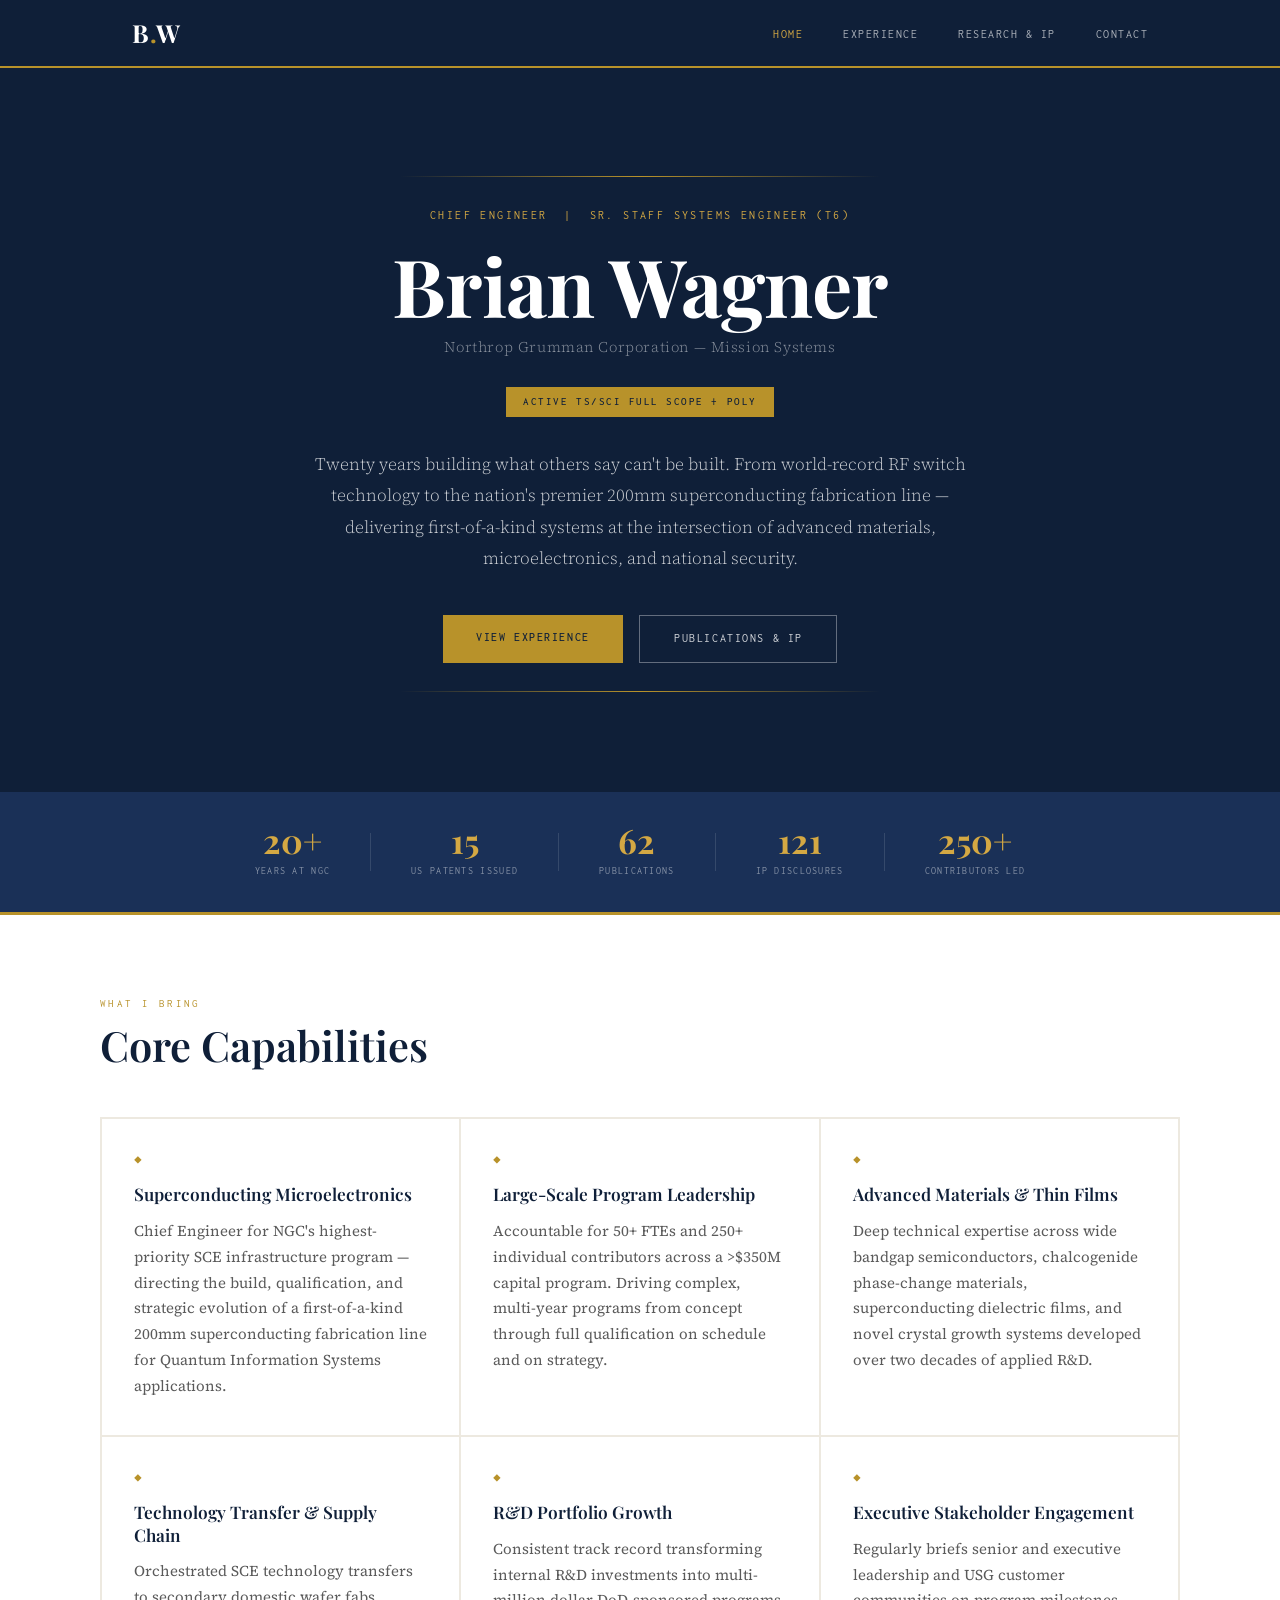
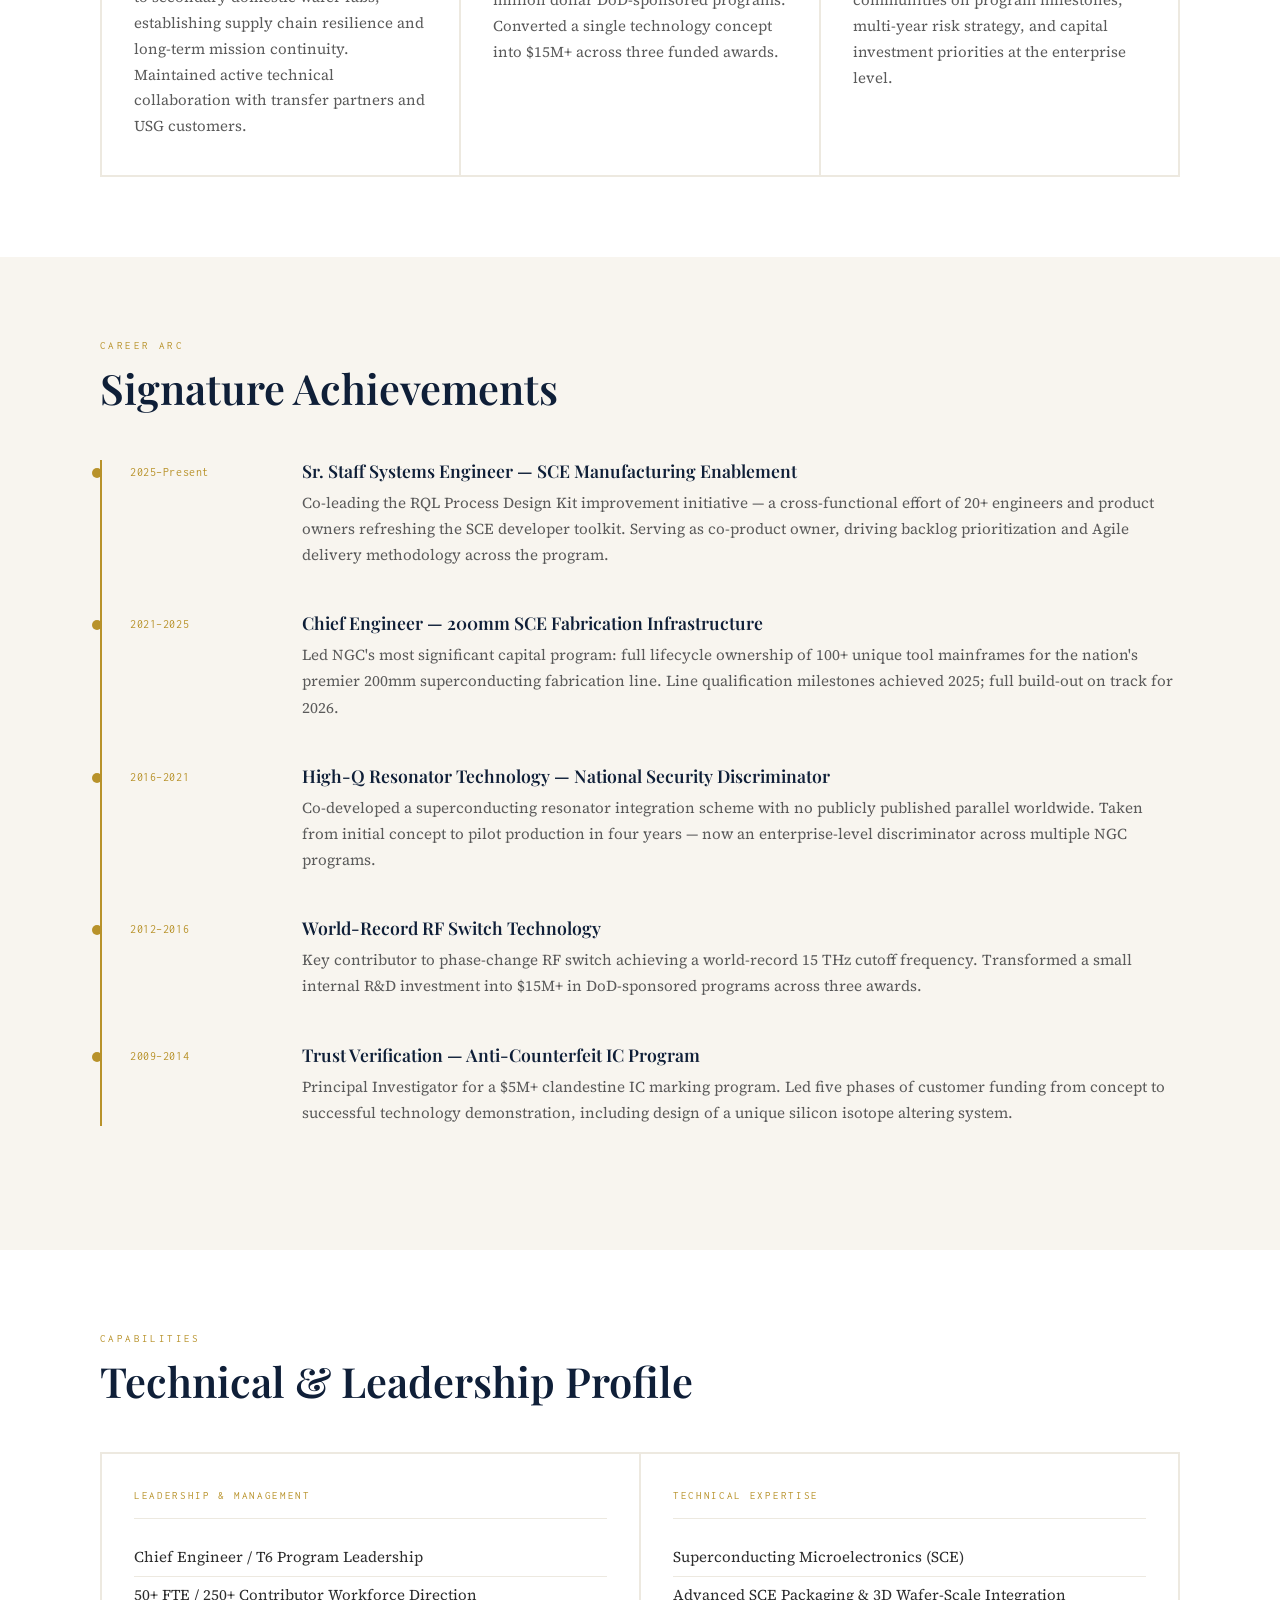
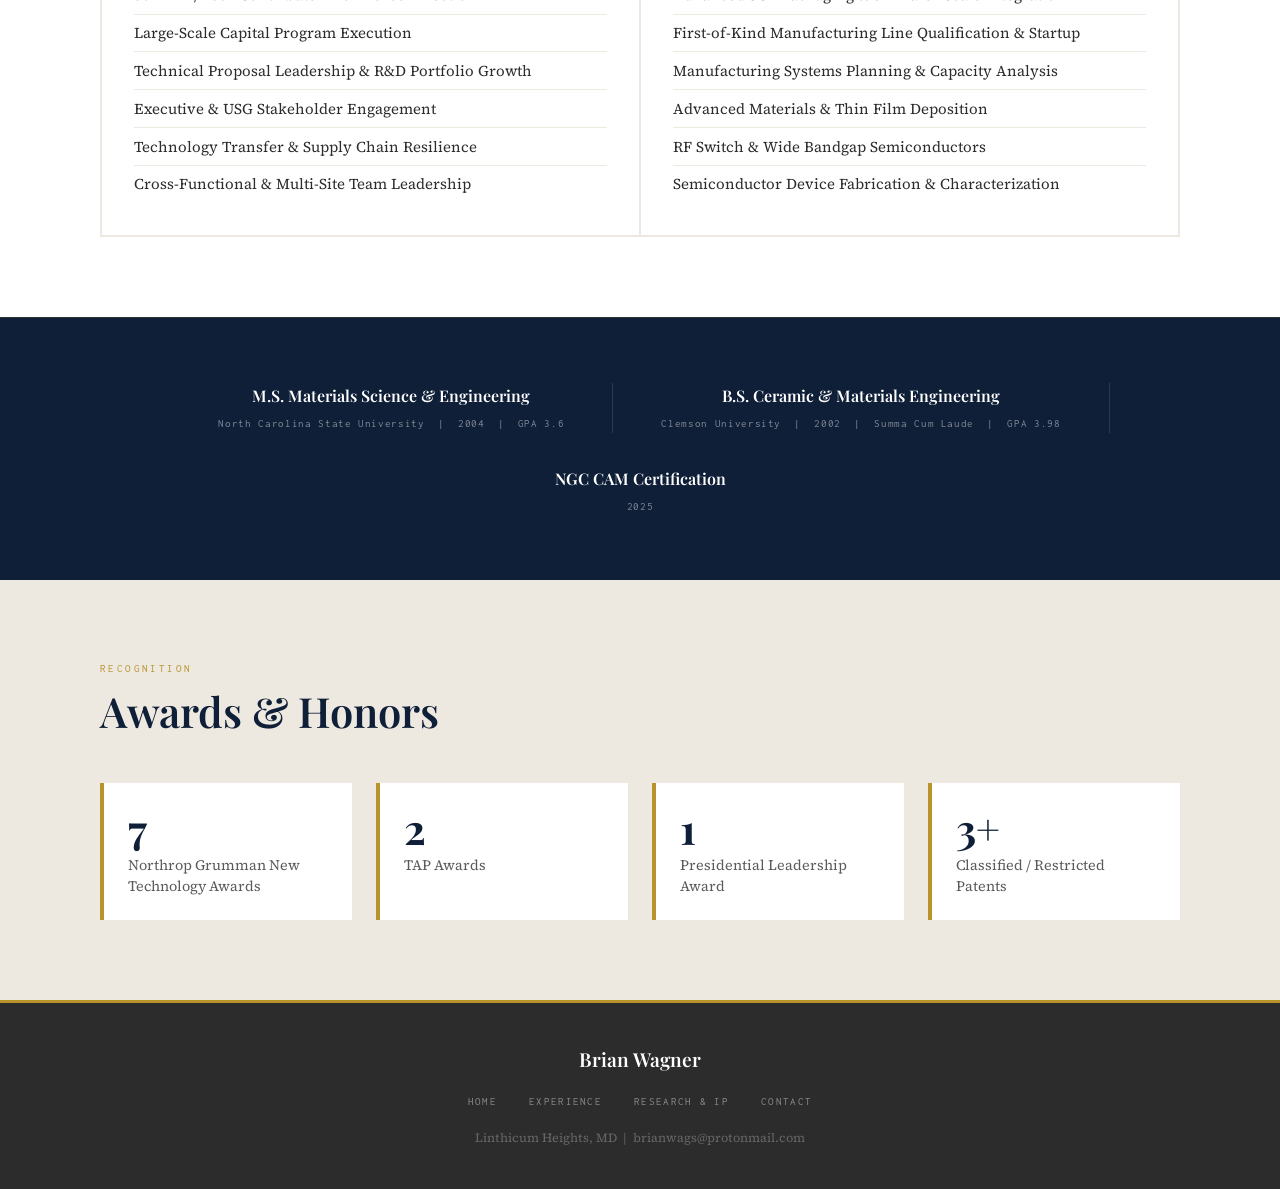
==== index.html @ 51639754 "Add files via upload" ====
<!DOCTYPE html>
<html lang="en">
<head>
  <meta charset="UTF-8" />
  <meta name="viewport" content="width=device-width, initial-scale=1.0"/>
  <title>Brian Wagner | Chief Engineer</title>
  <link rel="stylesheet" href="style.css" />
  <link rel="preconnect" href="https://fonts.googleapis.com">
  <link href="https://fonts.googleapis.com/css2?family=Playfair+Display:ital,wght@0,400;0,600;0,700;1,400&family=Source+Serif+4:ital,wght@0,300;0,400;0,600;1,300;1,400&family=Inconsolata:wght@400;500&display=swap" rel="stylesheet">
</head>
<body>

  <nav class="navbar">
    <div class="nav-inner">
      <a href="index.html" class="nav-logo">B<span class="dot">.</span>W</a>
      <ul class="nav-links">
        <li><a href="index.html" class="active">Home</a></li>
        <li><a href="experience.html">Experience</a></li>
        <li><a href="research.html">Research & IP</a></li>
        <li><a href="contact.html">Contact</a></li>
      </ul>
      <button class="hamburger" aria-label="Menu" onclick="toggleMenu()">&#9776;</button>
    </div>
    <ul class="nav-mobile" id="mobileMenu">
      <li><a href="index.html">Home</a></li>
      <li><a href="experience.html">Experience</a></li>
      <li><a href="research.html">Research & IP</a></li>
      <li><a href="contact.html">Contact</a></li>
    </ul>
  </nav>

  <!-- HERO -->
  <header class="hero">
    <div class="hero-inner">
      <div class="hero-rule"></div>
      <p class="hero-eyebrow">Chief Engineer &nbsp;|&nbsp; Sr. Staff Systems Engineer (T6)</p>
      <h1 class="hero-name">Brian Wagner</h1>
      <p class="hero-org">Northrop Grumman Corporation — Mission Systems</p>
      <div class="hero-clearance">
        <span class="clearance-badge">Active TS/SCI Full Scope + Poly</span>
      </div>
      <p class="hero-summary">
        Twenty years building what others say can't be built. From world-record RF switch technology to the nation's premier 200mm superconducting fabrication line — delivering first-of-a-kind systems at the intersection of advanced materials, microelectronics, and national security.
      </p>
      <div class="hero-cta">
        <a href="experience.html" class="btn-primary">View Experience</a>
        <a href="research.html" class="btn-secondary">Publications & IP</a>
      </div>
      <div class="hero-rule"></div>
    </div>
  </header>

  <!-- STATS -->
  <section class="stats-strip">
    <div class="stat"><span class="stat-number">20+</span><span class="stat-label">Years at NGC</span></div>
    <div class="stat-divider"></div>
    <div class="stat"><span class="stat-number">15</span><span class="stat-label">US Patents Issued</span></div>
    <div class="stat-divider"></div>
    <div class="stat"><span class="stat-number">62</span><span class="stat-label">Publications</span></div>
    <div class="stat-divider"></div>
    <div class="stat"><span class="stat-number">121</span><span class="stat-label">IP Disclosures</span></div>
    <div class="stat-divider"></div>
    <div class="stat"><span class="stat-number">250+</span><span class="stat-label">Contributors Led</span></div>
  </section>

  <!-- CAPABILITIES -->
  <section class="section capabilities">
    <div class="section-inner">
      <div class="section-header">
        <span class="section-tag">What I Bring</span>
        <h2>Core Capabilities</h2>
      </div>
      <div class="cap-grid">
        <div class="cap-card">
          <div class="cap-icon">&#9670;</div>
          <h3>Superconducting Microelectronics</h3>
          <p>Chief Engineer for NGC's highest-priority SCE infrastructure program — directing the build, qualification, and strategic evolution of a first-of-a-kind 200mm superconducting fabrication line for Quantum Information Systems applications.</p>
        </div>
        <div class="cap-card">
          <div class="cap-icon">&#9670;</div>
          <h3>Large-Scale Program Leadership</h3>
          <p>Accountable for 50+ FTEs and 250+ individual contributors across a >$350M capital program. Driving complex, multi-year programs from concept through full qualification on schedule and on strategy.</p>
        </div>
        <div class="cap-card">
          <div class="cap-icon">&#9670;</div>
          <h3>Advanced Materials & Thin Films</h3>
          <p>Deep technical expertise across wide bandgap semiconductors, chalcogenide phase-change materials, superconducting dielectric films, and novel crystal growth systems developed over two decades of applied R&D.</p>
        </div>
        <div class="cap-card">
          <div class="cap-icon">&#9670;</div>
          <h3>Technology Transfer & Supply Chain</h3>
          <p>Orchestrated SCE technology transfers to secondary domestic wafer fabs, establishing supply chain resilience and long-term mission continuity. Maintained active technical collaboration with transfer partners and USG customers.</p>
        </div>
        <div class="cap-card">
          <div class="cap-icon">&#9670;</div>
          <h3>R&D Portfolio Growth</h3>
          <p>Consistent track record transforming internal R&D investments into multi-million dollar DoD-sponsored programs. Converted a single technology concept into $15M+ across three funded awards.</p>
        </div>
        <div class="cap-card">
          <div class="cap-icon">&#9670;</div>
          <h3>Executive Stakeholder Engagement</h3>
          <p>Regularly briefs senior and executive leadership and USG customer communities on program milestones, multi-year risk strategy, and capital investment priorities at the enterprise level.</p>
        </div>
      </div>
    </div>
  </section>

  <!-- HIGHLIGHTS -->
  <section class="section highlights">
    <div class="section-inner">
      <div class="section-header">
        <span class="section-tag">Career Arc</span>
        <h2>Signature Achievements</h2>
      </div>
      <div class="timeline">
        <div class="tl-item">
          <div class="tl-year">2025–Present</div>
          <div class="tl-content">
            <h3>Sr. Staff Systems Engineer — SCE Manufacturing Enablement</h3>
            <p>Co-leading the RQL Process Design Kit improvement initiative — a cross-functional effort of 20+ engineers and product owners refreshing the SCE developer toolkit. Serving as co-product owner, driving backlog prioritization and Agile delivery methodology across the program.</p>
          </div>
        </div>
        <div class="tl-item">
          <div class="tl-year">2021–2025</div>
          <div class="tl-content">
            <h3>Chief Engineer — 200mm SCE Fabrication Infrastructure</h3>
            <p>Led NGC's most significant capital program: full lifecycle ownership of 100+ unique tool mainframes for the nation's premier 200mm superconducting fabrication line. Line qualification milestones achieved 2025; full build-out on track for 2026.</p>
          </div>
        </div>
        <div class="tl-item">
          <div class="tl-year">2016–2021</div>
          <div class="tl-content">
            <h3>High-Q Resonator Technology — National Security Discriminator</h3>
            <p>Co-developed a superconducting resonator integration scheme with no publicly published parallel worldwide. Taken from initial concept to pilot production in four years — now an enterprise-level discriminator across multiple NGC programs.</p>
          </div>
        </div>
        <div class="tl-item">
          <div class="tl-year">2012–2016</div>
          <div class="tl-content">
            <h3>World-Record RF Switch Technology</h3>
            <p>Key contributor to phase-change RF switch achieving a world-record 15 THz cutoff frequency. Transformed a small internal R&D investment into $15M+ in DoD-sponsored programs across three awards.</p>
          </div>
        </div>
        <div class="tl-item">
          <div class="tl-year">2009–2014</div>
          <div class="tl-content">
            <h3>Trust Verification — Anti-Counterfeit IC Program</h3>
            <p>Principal Investigator for a $5M+ clandestine IC marking program. Led five phases of customer funding from concept to successful technology demonstration, including design of a unique silicon isotope altering system.</p>
          </div>
        </div>
      </div>
    </div>
  </section>

  <!-- PROFILE TABLE -->
  <section class="section profile-section">
    <div class="section-inner">
      <div class="section-header">
        <span class="section-tag">Capabilities</span>
        <h2>Technical & Leadership Profile</h2>
      </div>
      <div class="profile-grid">
        <div class="profile-col">
          <div class="profile-col-head">Leadership & Management</div>
          <ul class="profile-list">
            <li>Chief Engineer / T6 Program Leadership</li>
            <li>50+ FTE / 250+ Contributor Workforce Direction</li>
            <li>Large-Scale Capital Program Execution</li>
            <li>Technical Proposal Leadership & R&D Portfolio Growth</li>
            <li>Executive & USG Stakeholder Engagement</li>
            <li>Technology Transfer & Supply Chain Resilience</li>
            <li>Cross-Functional & Multi-Site Team Leadership</li>
          </ul>
        </div>
        <div class="profile-col">
          <div class="profile-col-head">Technical Expertise</div>
          <ul class="profile-list">
            <li>Superconducting Microelectronics (SCE)</li>
            <li>Advanced SCE Packaging & 3D Wafer-Scale Integration</li>
            <li>First-of-Kind Manufacturing Line Qualification & Startup</li>
            <li>Manufacturing Systems Planning & Capacity Analysis</li>
            <li>Advanced Materials & Thin Film Deposition</li>
            <li>RF Switch & Wide Bandgap Semiconductors</li>
            <li>Semiconductor Device Fabrication & Characterization</li>
          </ul>
        </div>
      </div>
    </div>
  </section>

  <!-- EDUCATION -->
  <section class="edu-strip">
    <div class="section-inner edu-inner">
      <div class="edu-block">
        <span class="edu-degree">M.S. Materials Science & Engineering</span>
        <span class="edu-school">North Carolina State University &nbsp;|&nbsp; 2004 &nbsp;|&nbsp; GPA 3.6</span>
      </div>
      <div class="edu-divider"></div>
      <div class="edu-block">
        <span class="edu-degree">B.S. Ceramic & Materials Engineering</span>
        <span class="edu-school">Clemson University &nbsp;|&nbsp; 2002 &nbsp;|&nbsp; Summa Cum Laude &nbsp;|&nbsp; GPA 3.98</span>
      </div>
      <div class="edu-divider"></div>
      <div class="edu-block">
        <span class="edu-degree">NGC CAM Certification</span>
        <span class="edu-school">2025</span>
      </div>
    </div>
  </section>

  <!-- RECOGNITION -->
  <section class="section recognition">
    <div class="section-inner">
      <div class="section-header">
        <span class="section-tag">Recognition</span>
        <h2>Awards & Honors</h2>
      </div>
      <div class="awards-grid">
        <div class="award-item">
          <span class="award-num">7</span>
          <span class="award-label">Northrop Grumman New Technology Awards</span>
        </div>
        <div class="award-item">
          <span class="award-num">2</span>
          <span class="award-label">TAP Awards</span>
        </div>
        <div class="award-item">
          <span class="award-num">1</span>
          <span class="award-label">Presidential Leadership Award</span>
        </div>
        <div class="award-item">
          <span class="award-num">3+</span>
          <span class="award-label">Classified / Restricted Patents</span>
        </div>
      </div>
    </div>
  </section>

  <footer class="footer">
    <div class="footer-inner">
      <div class="footer-logo">Brian Wagner</div>
      <div class="footer-links">
        <a href="index.html">Home</a>
        <a href="experience.html">Experience</a>
        <a href="research.html">Research & IP</a>
        <a href="contact.html">Contact</a>
      </div>
      <p class="footer-note">Linthicum Heights, MD &nbsp;|&nbsp; brianwags@protonmail.com</p>
    </div>
  </footer>

  <script>
    function toggleMenu() {
      document.getElementById('mobileMenu').classList.toggle('open');
    }
  </script>
</body>
</html>
---- style.css ----
/* =====================================================
   Brian Wagner — Professional Site
   Theme: Navy & Gold | Classic / Authoritative
   ===================================================== */

:root {
  --navy:        #0f1f38;
  --navy-mid:    #1a3057;
  --navy-deep:   #070f1c;
  --gold:        #b8922a;
  --gold-light:  #d4a843;
  --gold-pale:   #e8c97a;
  --cream:       #f8f5ef;
  --cream-dark:  #ede9e0;
  --charcoal:    #2c2c2c;
  --midgray:     #5a5a5a;
  --lightgray:   #9a9a9a;
  --rule:        #c8bfa8;
  --white:       #ffffff;

  --font-display: 'Playfair Display', Georgia, serif;
  --font-body:    'Source Serif 4', Georgia, serif;
  --font-mono:    'Inconsolata', 'Courier New', monospace;

  --max-w: 1080px;
  --nav-h: 66px;
}

*, *::before, *::after { box-sizing: border-box; margin: 0; padding: 0; }
html { scroll-behavior: smooth; }

body {
  font-family: var(--font-body);
  background: var(--cream);
  color: var(--charcoal);
  font-size: 17px;
  line-height: 1.72;
}

a { color: inherit; text-decoration: none; }
ul { list-style: none; }

/* =====================================================
   NAVBAR
   ===================================================== */
.navbar {
  position: sticky;
  top: 0;
  z-index: 100;
  background: var(--navy);
  border-bottom: 2px solid var(--gold);
}

.nav-inner {
  max-width: var(--max-w);
  margin: 0 auto;
  padding: 0 2rem;
  height: var(--nav-h);
  display: flex;
  align-items: center;
  justify-content: space-between;
}

.nav-logo {
  font-family: var(--font-display);
  font-size: 1.55rem;
  font-weight: 700;
  color: var(--white);
  letter-spacing: 0.04em;
}
.nav-logo .dot { color: var(--gold); }

.nav-links {
  display: flex;
  gap: 2.5rem;
  align-items: center;
}

.nav-links a {
  font-family: var(--font-mono);
  font-size: 0.78rem;
  font-weight: 400;
  color: rgba(255,255,255,0.65);
  letter-spacing: 0.12em;
  text-transform: uppercase;
  transition: color 0.2s;
}
.nav-links a:hover,
.nav-links a.active { color: var(--gold-light); }

.hamburger {
  display: none;
  background: none;
  border: none;
  color: var(--white);
  font-size: 1.4rem;
  cursor: pointer;
  padding: 0.25rem;
}

.nav-mobile {
  display: none;
  flex-direction: column;
  background: var(--navy-mid);
  padding: 1rem 2rem 1.5rem;
  gap: 1rem;
  border-top: 1px solid rgba(184,146,42,0.3);
}
.nav-mobile.open { display: flex; }
.nav-mobile a {
  color: rgba(255,255,255,0.8);
  font-family: var(--font-mono);
  font-size: 0.82rem;
  letter-spacing: 0.1em;
  text-transform: uppercase;
}

/* =====================================================
   HERO
   ===================================================== */
.hero {
  background: var(--navy);
  padding: 5rem 2rem 4.5rem;
}

.hero-inner {
  max-width: 800px;
  margin: 0 auto;
  text-align: center;
}

.hero-rule {
  height: 1px;
  background: linear-gradient(to right, transparent, var(--gold), transparent);
  margin: 1.75rem auto;
  max-width: 480px;
}

.hero-eyebrow {
  font-family: var(--font-mono);
  font-size: 0.75rem;
  color: var(--gold-light);
  letter-spacing: 0.2em;
  text-transform: uppercase;
  margin-bottom: 1.1rem;
}

.hero-name {
  font-family: var(--font-display);
  font-size: clamp(3rem, 7vw, 5rem);
  font-weight: 700;
  color: var(--white);
  line-height: 1.05;
  margin-bottom: 0.5rem;
  letter-spacing: -0.01em;
}

.hero-org {
  font-family: var(--font-body);
  font-weight: 300;
  font-size: 0.92rem;
  color: rgba(255,255,255,0.5);
  letter-spacing: 0.04em;
  margin-bottom: 1.5rem;
}

.hero-clearance { margin-bottom: 2rem; }

.clearance-badge {
  display: inline-block;
  background: var(--gold);
  color: var(--navy);
  font-family: var(--font-mono);
  font-size: 0.68rem;
  font-weight: 500;
  letter-spacing: 0.14em;
  text-transform: uppercase;
  padding: 0.35rem 1.1rem;
}

.hero-summary {
  font-size: 1.08rem;
  color: rgba(255,255,255,0.78);
  font-weight: 300;
  line-height: 1.82;
  margin-bottom: 2.5rem;
  max-width: 680px;
  margin-left: auto;
  margin-right: auto;
}

.hero-cta {
  display: flex;
  gap: 1rem;
  justify-content: center;
  flex-wrap: wrap;
}

/* =====================================================
   BUTTONS
   ===================================================== */
.btn-primary {
  display: inline-block;
  background: var(--gold);
  color: var(--navy);
  font-family: var(--font-mono);
  font-size: 0.76rem;
  font-weight: 500;
  letter-spacing: 0.13em;
  text-transform: uppercase;
  padding: 0.8rem 2.1rem;
  transition: background 0.2s, transform 0.15s;
}
.btn-primary:hover {
  background: var(--gold-light);
  transform: translateY(-1px);
}

.btn-secondary {
  display: inline-block;
  border: 1px solid rgba(255,255,255,0.35);
  color: rgba(255,255,255,0.82);
  font-family: var(--font-mono);
  font-size: 0.76rem;
  font-weight: 400;
  letter-spacing: 0.13em;
  text-transform: uppercase;
  padding: 0.8rem 2.1rem;
  transition: all 0.2s;
}
.btn-secondary:hover {
  border-color: var(--gold-light);
  color: var(--gold-light);
  transform: translateY(-1px);
}

/* =====================================================
   STATS STRIP
   ===================================================== */
.stats-strip {
  background: var(--navy-mid);
  border-bottom: 3px solid var(--gold);
  display: flex;
  align-items: center;
  justify-content: center;
  flex-wrap: wrap;
  padding: 1.5rem 1rem;
}

.stat {
  display: flex;
  flex-direction: column;
  align-items: center;
  padding: 0.5rem 2.5rem;
}

.stat-number {
  font-family: var(--font-display);
  font-size: 2.1rem;
  font-weight: 700;
  color: var(--gold-light);
  line-height: 1;
}

.stat-label {
  font-family: var(--font-mono);
  font-size: 0.62rem;
  color: rgba(255,255,255,0.48);
  letter-spacing: 0.13em;
  text-transform: uppercase;
  margin-top: 0.3rem;
}

.stat-divider {
  width: 1px;
  height: 38px;
  background: rgba(255,255,255,0.12);
}

/* =====================================================
   SECTIONS
   ===================================================== */
.section { padding: 5rem 2rem; }
.section-inner { max-width: var(--max-w); margin: 0 auto; }

.section-header { margin-bottom: 3rem; }

.section-tag {
  display: block;
  font-family: var(--font-mono);
  font-size: 0.68rem;
  color: var(--gold);
  letter-spacing: 0.22em;
  text-transform: uppercase;
  margin-bottom: 0.5rem;
}

.section-header h2 {
  font-family: var(--font-display);
  font-size: clamp(1.8rem, 3.5vw, 2.6rem);
  font-weight: 600;
  color: var(--navy);
  line-height: 1.15;
}

/* =====================================================
   CAPABILITIES
   ===================================================== */
.capabilities { background: var(--white); }

.cap-grid {
  display: grid;
  grid-template-columns: repeat(auto-fit, minmax(300px, 1fr));
  gap: 2px;
  background: var(--cream-dark);
  border: 2px solid var(--cream-dark);
}

.cap-card {
  background: var(--white);
  padding: 2rem 2rem 2.25rem;
  transition: background 0.18s;
}
.cap-card:hover { background: #fdfaf6; }

.cap-icon {
  color: var(--gold);
  font-size: 0.65rem;
  margin-bottom: 0.9rem;
}

.cap-card h3 {
  font-family: var(--font-display);
  font-size: 1.08rem;
  font-weight: 600;
  color: var(--navy);
  margin-bottom: 0.75rem;
  line-height: 1.3;
}

.cap-card p {
  font-size: 0.94rem;
  color: var(--midgray);
  line-height: 1.72;
}

/* =====================================================
   HIGHLIGHTS / TIMELINE
   ===================================================== */
.highlights { background: var(--cream); }

.timeline {
  padding-left: 1.75rem;
  border-left: 2px solid var(--gold);
}

.tl-item {
  display: grid;
  grid-template-columns: 140px 1fr;
  gap: 2rem;
  margin-bottom: 2.75rem;
  position: relative;
}
.tl-item::before {
  content: '';
  position: absolute;
  left: -2.38rem;
  top: 0.5rem;
  width: 10px;
  height: 10px;
  background: var(--gold);
  border-radius: 50%;
}

.tl-year {
  font-family: var(--font-mono);
  font-size: 0.72rem;
  color: var(--gold);
  letter-spacing: 0.05em;
  padding-top: 0.25rem;
  line-height: 1.5;
}

.tl-content h3 {
  font-family: var(--font-display);
  font-size: 1.1rem;
  font-weight: 600;
  color: var(--navy);
  margin-bottom: 0.45rem;
  line-height: 1.3;
}

.tl-content p {
  font-size: 0.95rem;
  color: var(--midgray);
  line-height: 1.72;
}

/* =====================================================
   PROFILE / SKILLS TABLE
   ===================================================== */
.profile-section { background: var(--white); }

.profile-grid {
  display: grid;
  grid-template-columns: 1fr 1fr;
  gap: 2px;
  background: var(--cream-dark);
  border: 2px solid var(--cream-dark);
}

.profile-col {
  background: var(--white);
  padding: 2rem;
}

.profile-col-head {
  font-family: var(--font-mono);
  font-size: 0.7rem;
  color: var(--gold);
  letter-spacing: 0.15em;
  text-transform: uppercase;
  border-bottom: 1px solid var(--cream-dark);
  padding-bottom: 0.75rem;
  margin-bottom: 1.25rem;
}

.profile-list li {
  font-size: 0.94rem;
  color: var(--charcoal);
  padding: 0.45rem 0;
  border-bottom: 1px solid var(--cream-dark);
  line-height: 1.5;
}
.profile-list li:last-child { border-bottom: none; }

/* =====================================================
   EDUCATION STRIP
   ===================================================== */
.edu-strip {
  background: var(--navy);
  padding: 3rem 2rem;
  border-top: 1px solid rgba(184,146,42,0.2);
}

.edu-inner {
  max-width: var(--max-w);
  margin: 0 auto;
  display: flex;
  align-items: center;
  justify-content: center;
  flex-wrap: wrap;
}

.edu-block {
  display: flex;
  flex-direction: column;
  align-items: center;
  text-align: center;
  padding: 1rem 3rem;
}

.edu-degree {
  font-family: var(--font-display);
  font-size: 1rem;
  font-weight: 600;
  color: var(--white);
  margin-bottom: 0.3rem;
}

.edu-school {
  font-family: var(--font-mono);
  font-size: 0.68rem;
  color: rgba(255,255,255,0.48);
  letter-spacing: 0.06em;
}

.edu-divider {
  width: 1px;
  height: 50px;
  background: rgba(255,255,255,0.12);
}

/* =====================================================
   RECOGNITION
   ===================================================== */
.recognition { background: var(--cream-dark); }

.awards-grid {
  display: grid;
  grid-template-columns: repeat(auto-fit, minmax(220px, 1fr));
  gap: 1.5rem;
}

.award-item {
  background: var(--white);
  border-left: 4px solid var(--gold);
  padding: 1.5rem;
  display: flex;
  flex-direction: column;
}

.award-num {
  font-family: var(--font-display);
  font-size: 2.6rem;
  font-weight: 700;
  color: var(--navy);
  line-height: 1;
  margin-bottom: 0.4rem;
}

.award-label {
  font-size: 0.9rem;
  color: var(--midgray);
  line-height: 1.45;
}

/* =====================================================
   FOOTER
   ===================================================== */
.footer {
  background: var(--charcoal);
  border-top: 3px solid var(--gold);
  padding: 2.5rem 2rem;
}

.footer-inner {
  max-width: var(--max-w);
  margin: 0 auto;
  display: flex;
  flex-direction: column;
  align-items: center;
  gap: 1rem;
  text-align: center;
}

.footer-logo {
  font-family: var(--font-display);
  font-size: 1.2rem;
  font-weight: 600;
  color: var(--white);
}

.footer-links {
  display: flex;
  gap: 2rem;
  flex-wrap: wrap;
  justify-content: center;
}

.footer-links a {
  font-family: var(--font-mono);
  font-size: 0.68rem;
  color: rgba(255,255,255,0.45);
  letter-spacing: 0.12em;
  text-transform: uppercase;
  transition: color 0.2s;
}
.footer-links a:hover { color: var(--gold-light); }

.footer-note {
  font-size: 0.78rem;
  color: rgba(255,255,255,0.28);
}

/* =====================================================
   PAGE HEADER (interior pages)
   ===================================================== */
.page-header {
  background: var(--navy);
  border-bottom: 3px solid var(--gold);
  padding: 4rem 2rem 3rem;
}

.page-header-inner {
  max-width: var(--max-w);
  margin: 0 auto;
}

.page-eyebrow {
  font-family: var(--font-mono);
  font-size: 0.68rem;
  color: var(--gold);
  letter-spacing: 0.22em;
  text-transform: uppercase;
  margin-bottom: 0.75rem;
}

.page-header h1 {
  font-family: var(--font-display);
  font-size: clamp(2.2rem, 5vw, 3.6rem);
  font-weight: 700;
  color: var(--white);
  line-height: 1.08;
  margin-bottom: 0.75rem;
}

.page-sub {
  font-size: 0.97rem;
  color: rgba(255,255,255,0.58);
  font-weight: 300;
  max-width: 660px;
}

/* =====================================================
   PAGE MAIN
   ===================================================== */
.page-main { padding: 4rem 2rem 5rem; }
.page-inner { max-width: var(--max-w); margin: 0 auto; }

/* =====================================================
   EXPERIENCE PAGE
   ===================================================== */
.exp-block { margin-bottom: 0.5rem; }

.exp-header { margin-bottom: 1.25rem; }

.exp-meta {
  display: flex;
  gap: 1.5rem;
  align-items: baseline;
  flex-wrap: wrap;
  margin-bottom: 0.5rem;
}

.exp-years {
  font-family: var(--font-mono);
  font-size: 0.76rem;
  color: var(--gold);
  letter-spacing: 0.07em;
}

.exp-grade {
  font-family: var(--font-mono);
  font-size: 0.68rem;
  color: var(--lightgray);
  letter-spacing: 0.05em;
}

.exp-title {
  font-family: var(--font-display);
  font-size: 1.5rem;
  font-weight: 600;
  color: var(--navy);
  margin-bottom: 0.25rem;
  line-height: 1.25;
}

.exp-org {
  font-size: 0.86rem;
  color: var(--lightgray);
  letter-spacing: 0.02em;
}

.exp-subtitle {
  font-size: 0.85rem;
  color: var(--midgray);
  font-style: italic;
  margin-top: 0.3rem;
  line-height: 1.5;
}

.exp-lead {
  font-size: 0.98rem;
  color: var(--midgray);
  line-height: 1.78;
  margin-bottom: 1.25rem;
  border-left: 3px solid var(--gold);
  padding-left: 1rem;
  font-style: italic;
}

.exp-bullets { padding-left: 0.5rem; }

.exp-bullets li {
  position: relative;
  padding-left: 1.4rem;
  margin-bottom: 0.6rem;
  font-size: 0.96rem;
  color: var(--charcoal);
  line-height: 1.72;
}
.exp-bullets li::before {
  content: '—';
  position: absolute;
  left: 0;
  color: var(--gold);
  font-weight: 300;
}

.exp-bullets li strong { color: var(--navy); font-weight: 600; }

.exp-divider {
  height: 1px;
  background: var(--rule);
  margin: 3rem 0;
}

.sub-role {
  margin-top: 2rem;
  padding-top: 1.5rem;
  border-top: 1px solid var(--cream-dark);
}

.sub-role h3 {
  font-family: var(--font-display);
  font-size: 1.05rem;
  font-weight: 600;
  color: var(--navy-mid);
  margin-bottom: 0.6rem;
  line-height: 1.3;
}

.sub-role > p {
  font-size: 0.94rem;
  color: var(--midgray);
  margin-bottom: 0.75rem;
}

/* Inline education on experience page */
.edu-block-inline { padding-left: 0.5rem; }

.edu-row {
  display: flex;
  flex-direction: column;
  padding: 1rem 0;
  border-bottom: 1px solid var(--cream-dark);
}
.edu-row:last-child { border-bottom: none; }

.edu-deg {
  font-family: var(--font-display);
  font-size: 1.05rem;
  font-weight: 600;
  color: var(--navy);
  margin-bottom: 0.2rem;
}

.edu-detail {
  font-family: var(--font-mono);
  font-size: 0.75rem;
  color: var(--lightgray);
  letter-spacing: 0.04em;
  margin-bottom: 0.3rem;
}

.edu-thesis {
  font-size: 0.88rem;
  color: var(--midgray);
  line-height: 1.6;
}

/* =====================================================
   RESEARCH PAGE
   ===================================================== */
.filter-bar {
  background: var(--white);
  border-bottom: 1px solid var(--cream-dark);
  padding: 0.75rem 2rem;
  position: sticky;
  top: var(--nav-h);
  z-index: 50;
}

.filter-inner {
  max-width: var(--max-w);
  margin: 0 auto;
  display: flex;
  gap: 0.5rem;
  flex-wrap: wrap;
}

.filter-btn {
  background: none;
  border: 1px solid var(--rule);
  color: var(--midgray);
  font-family: var(--font-mono);
  font-size: 0.68rem;
  letter-spacing: 0.09em;
  text-transform: uppercase;
  padding: 0.32rem 0.9rem;
  cursor: pointer;
  transition: all 0.18s;
}
.filter-btn:hover { border-color: var(--gold); color: var(--gold); }
.filter-btn.active {
  background: var(--navy);
  border-color: var(--navy);
  color: var(--gold-light);
}

.research-summary {
  margin-bottom: 4rem;
  padding-bottom: 4rem;
  border-bottom: 1px solid var(--rule);
}

.research-summary h2 { margin-bottom: 1.5rem; }

.res-area-grid {
  display: grid;
  grid-template-columns: repeat(auto-fit, minmax(280px, 1fr));
  gap: 1.5rem;
}

.res-area-card {
  background: var(--cream-dark);
  padding: 1.5rem;
  border-top: 3px solid var(--gold);
}

.res-area-card h3 {
  font-family: var(--font-display);
  font-size: 1rem;
  font-weight: 600;
  color: var(--navy);
  margin-bottom: 0.55rem;
}

.res-area-card p {
  font-size: 0.9rem;
  color: var(--midgray);
  line-height: 1.68;
}

.pub-section {
  margin-bottom: 3.5rem;
  padding-bottom: 3.5rem;
  border-bottom: 1px solid var(--rule);
}
.pub-section:last-child { border-bottom: none; }

.section-h2 {
  font-family: var(--font-display);
  font-size: 1.45rem;
  font-weight: 600;
  color: var(--navy);
  padding-bottom: 0.55rem;
  border-bottom: 2px solid var(--gold);
  display: inline-block;
  margin-bottom: 0.4rem;
}

.section-note {
  font-family: var(--font-mono);
  font-size: 0.68rem;
  color: var(--lightgray);
  letter-spacing: 0.05em;
  margin-top: 0.35rem;
  margin-bottom: 1.5rem;
  display: block;
}

.pub-list {
  display: flex;
  flex-direction: column;
  margin-top: 1.5rem;
}

.pub-item {
  display: grid;
  grid-template-columns: 46px 1fr;
  gap: 1rem;
  padding: 0.9rem 0.75rem;
  border-bottom: 1px solid var(--cream-dark);
  transition: background 0.15s;
}
.pub-item:hover { background: rgba(184,146,42,0.05); }
.pub-item:last-child { border-bottom: none; }

.pub-num {
  font-family: var(--font-mono);
  font-size: 0.68rem;
  color: var(--gold);
  letter-spacing: 0.04em;
  padding-top: 0.18rem;
  min-width: 40px;
}

.pub-content {
  display: flex;
  flex-direction: column;
  gap: 0.22rem;
}

a.pub-title {
  font-family: var(--font-body);
  font-size: 0.96rem;
  color: var(--navy);
  line-height: 1.52;
  font-weight: 400;
  transition: color 0.18s;
}
a.pub-title:hover {
  color: var(--gold);
  text-decoration: underline;
  text-decoration-color: var(--gold);
}

.pub-title-plain {
  font-family: var(--font-body);
  font-size: 0.96rem;
  color: var(--charcoal);
  line-height: 1.52;
}

.pub-meta {
  font-family: var(--font-mono);
  font-size: 0.68rem;
  color: var(--lightgray);
  letter-spacing: 0.02em;
  line-height: 1.45;
}

/* =====================================================
   CONTACT PAGE
   ===================================================== */
.contact-grid {
  display: grid;
  grid-template-columns: 1fr 1fr;
  gap: 4rem;
  align-items: start;
}

.contact-h2 {
  font-family: var(--font-display);
  font-size: 1.25rem;
  font-weight: 600;
  color: var(--navy);
  margin-bottom: 1.5rem;
  padding-bottom: 0.5rem;
  border-bottom: 2px solid var(--gold);
  display: inline-block;
}

.contact-h2-light {
  font-family: var(--font-display);
  font-size: 1.25rem;
  font-weight: 600;
  color: var(--gold-light);
  margin-bottom: 1.5rem;
  padding-bottom: 0.5rem;
  border-bottom: 1px solid rgba(184,146,42,0.4);
  display: inline-block;
}

.contact-item {
  display: flex;
  flex-direction: column;
  margin-bottom: 1.25rem;
}

.contact-label {
  font-family: var(--font-mono);
  font-size: 0.65rem;
  color: var(--lightgray);
  letter-spacing: 0.14em;
  text-transform: uppercase;
  margin-bottom: 0.15rem;
}

.contact-value {
  font-size: 1rem;
  color: var(--charcoal);
}

.contact-value a { color: var(--navy); transition: color 0.2s; }
.contact-value a:hover { color: var(--gold); }

.contact-divider {
  height: 1px;
  background: var(--rule);
  margin: 2rem 0;
}

.interest-list li {
  position: relative;
  padding-left: 1.25rem;
  margin-bottom: 0.6rem;
  font-size: 0.94rem;
  color: var(--midgray);
  line-height: 1.6;
}
.interest-list li::before {
  content: '▸';
  position: absolute;
  left: 0;
  color: var(--gold);
  font-size: 0.72rem;
  top: 0.12rem;
}

.cred-grid {
  display: grid;
  grid-template-columns: repeat(4, 1fr);
  gap: 1rem;
  margin-top: 0.5rem;
}

.cred-item {
  display: flex;
  flex-direction: column;
  align-items: center;
  text-align: center;
  background: var(--cream-dark);
  padding: 1rem 0.5rem;
}

.cred-num {
  font-family: var(--font-display);
  font-size: 1.8rem;
  font-weight: 700;
  color: var(--navy);
  line-height: 1;
}

.cred-lbl {
  font-family: var(--font-mono);
  font-size: 0.6rem;
  color: var(--lightgray);
  letter-spacing: 0.1em;
  text-transform: uppercase;
  margin-top: 0.3rem;
}

.contact-note {
  background: var(--navy);
  padding: 2.5rem;
  margin-bottom: 2rem;
}

.contact-note p {
  color: rgba(255,255,255,0.72);
  font-size: 0.96rem;
  line-height: 1.78;
  margin-bottom: 1.25rem;
}

.contact-note .btn-primary { margin-top: 0.25rem; }

.contact-edu-block {
  background: var(--cream-dark);
  padding: 2rem;
}

.contact-edu-block h3 {
  font-family: var(--font-display);
  font-size: 1.08rem;
  font-weight: 600;
  color: var(--navy);
  margin-bottom: 1.25rem;
  padding-bottom: 0.4rem;
  border-bottom: 1px solid var(--rule);
}

.contact-edu-block p {
  font-size: 0.92rem;
  color: var(--charcoal);
  margin-bottom: 1.1rem;
  line-height: 1.65;
}

.contact-edu-block p strong { color: var(--navy); font-weight: 600; }
.contact-edu-block em { font-family: var(--font-mono); font-size: 0.76rem; color: var(--lightgray); }

/* =====================================================
   RESPONSIVE
   ===================================================== */
@media (max-width: 800px) {
  .nav-links { display: none; }
  .hamburger { display: block; }

  .tl-item { grid-template-columns: 1fr; gap: 0.4rem; }

  .stats-strip { justify-content: flex-start; overflow-x: auto; padding: 1.25rem 1rem; }
  .stat-divider { display: none; }
  .stat { padding: 0.4rem 1.4rem; }

  .profile-grid { grid-template-columns: 1fr; }

  .contact-grid { grid-template-columns: 1fr; gap: 2.5rem; }
  .cred-grid { grid-template-columns: repeat(2, 1fr); }

  .edu-inner { flex-direction: column; gap: 0; }
  .edu-divider { width: 50px; height: 1px; margin: 0.25rem auto; }
  .edu-block { padding: 0.75rem 1rem; }

  .hero { padding: 3.5rem 1.5rem 3rem; }
  .section { padding: 3.5rem 1.5rem; }
  .page-header { padding: 3rem 1.5rem 2.5rem; }
  .page-main { padding: 2.5rem 1.5rem 4rem; }

  .pub-item { grid-template-columns: 40px 1fr; }
  .res-area-grid { grid-template-columns: 1fr; }
}

@media (max-width: 480px) {
  .hero-cta { flex-direction: column; align-items: center; }
  .filter-inner { gap: 0.35rem; }
  .filter-btn { font-size: 0.62rem; padding: 0.28rem 0.65rem; }
  .cap-grid { grid-template-columns: 1fr; }
}
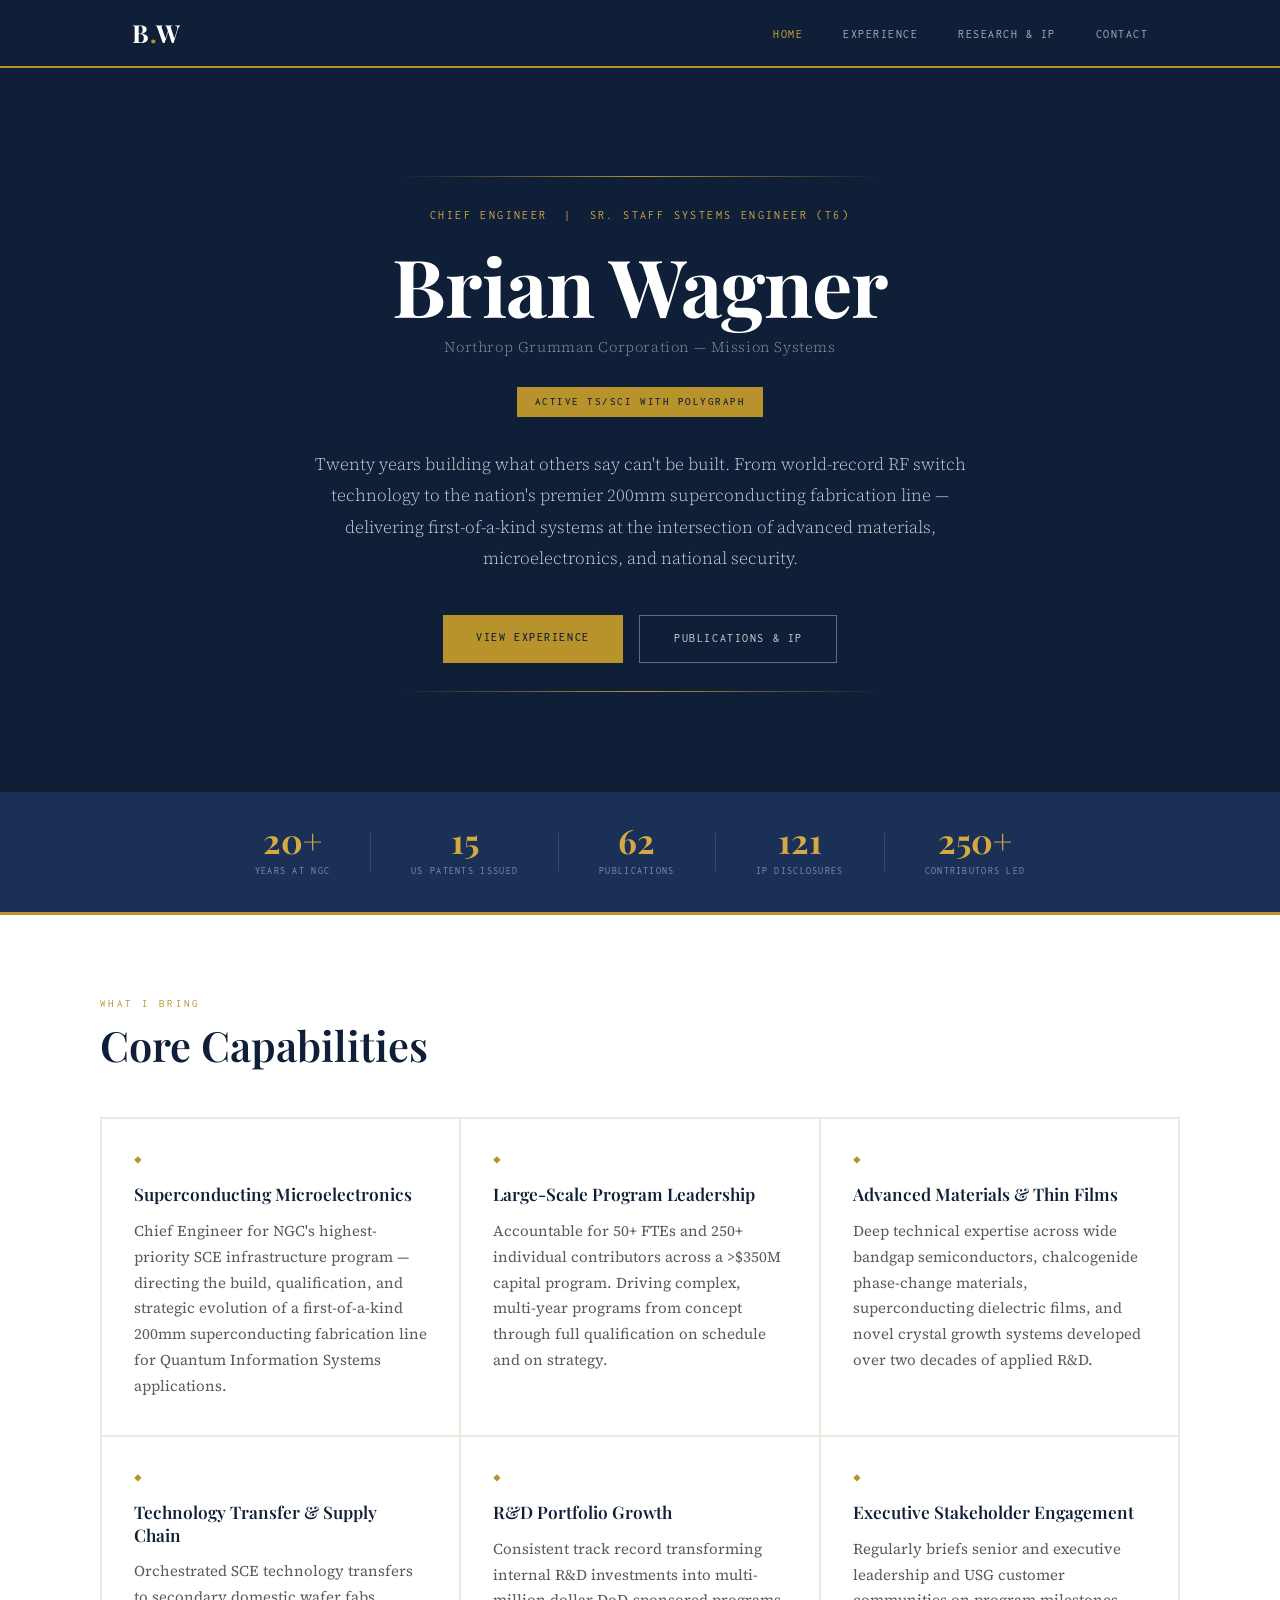
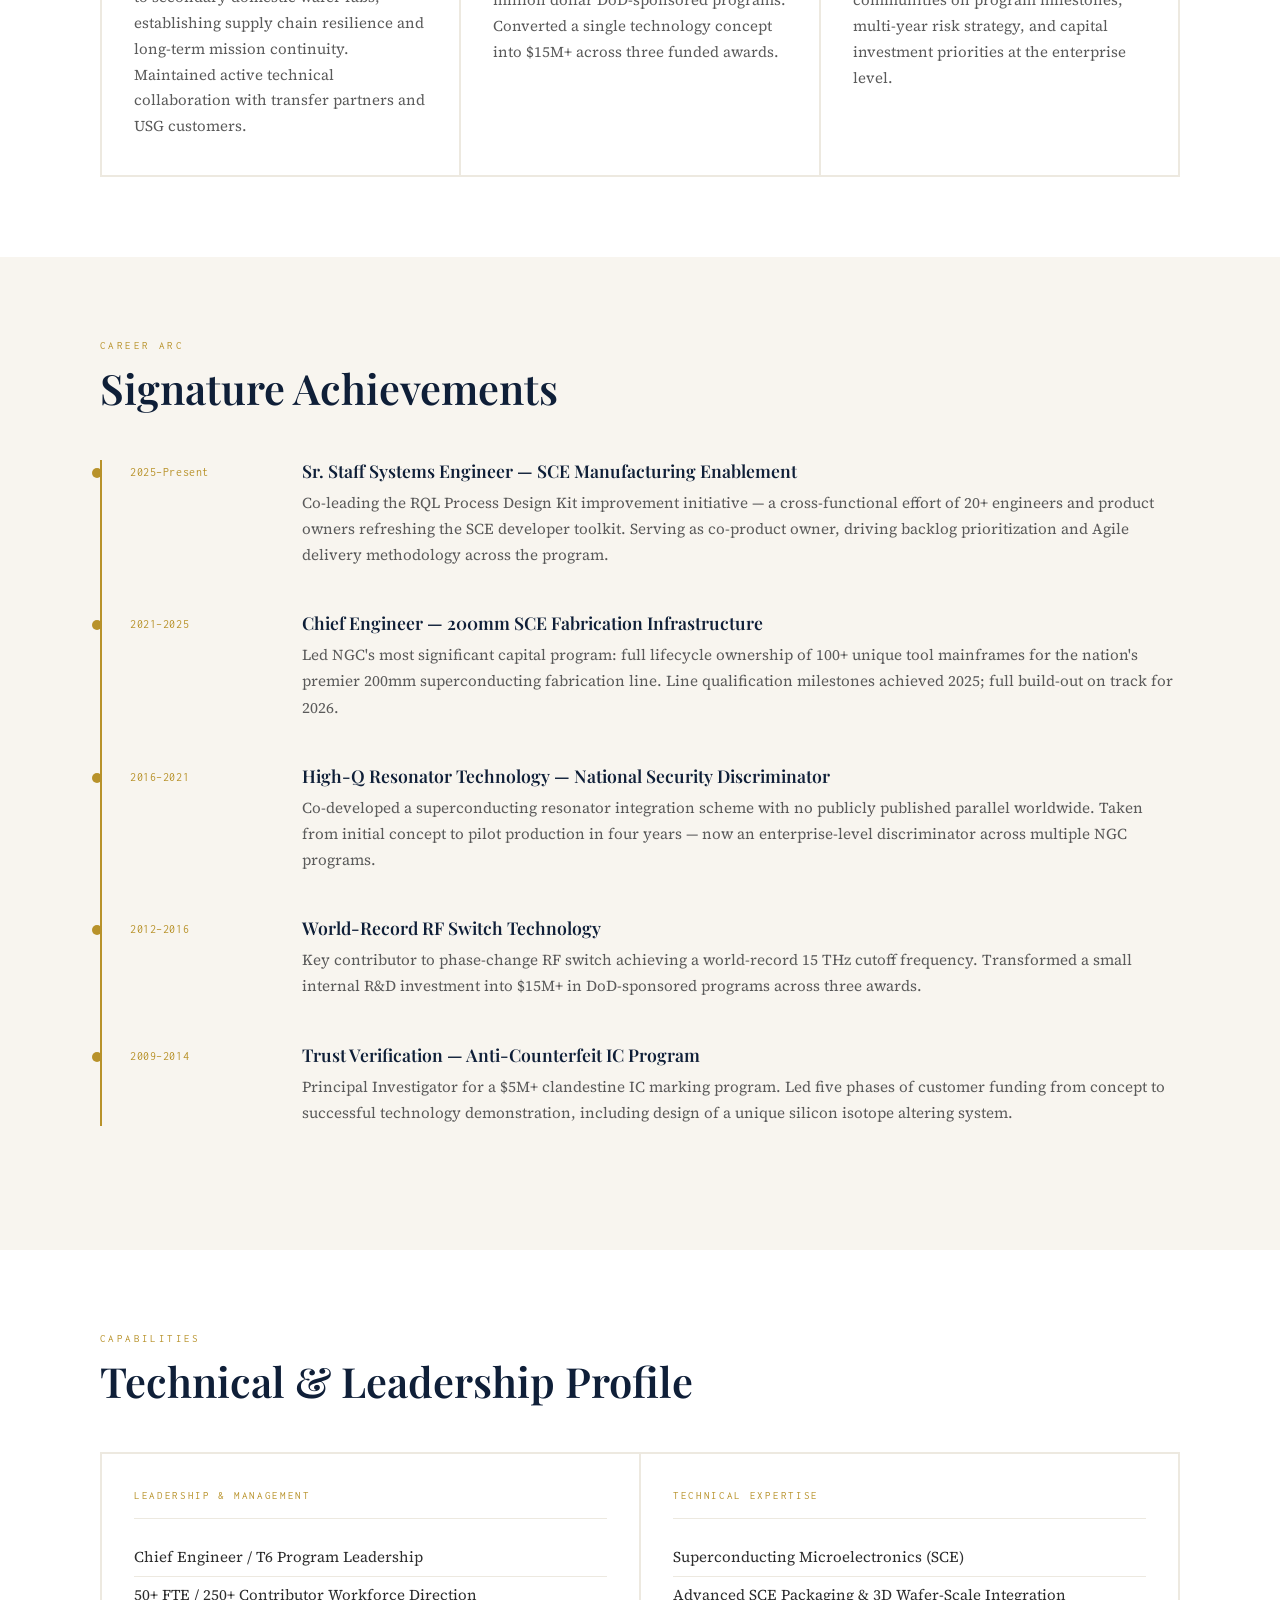
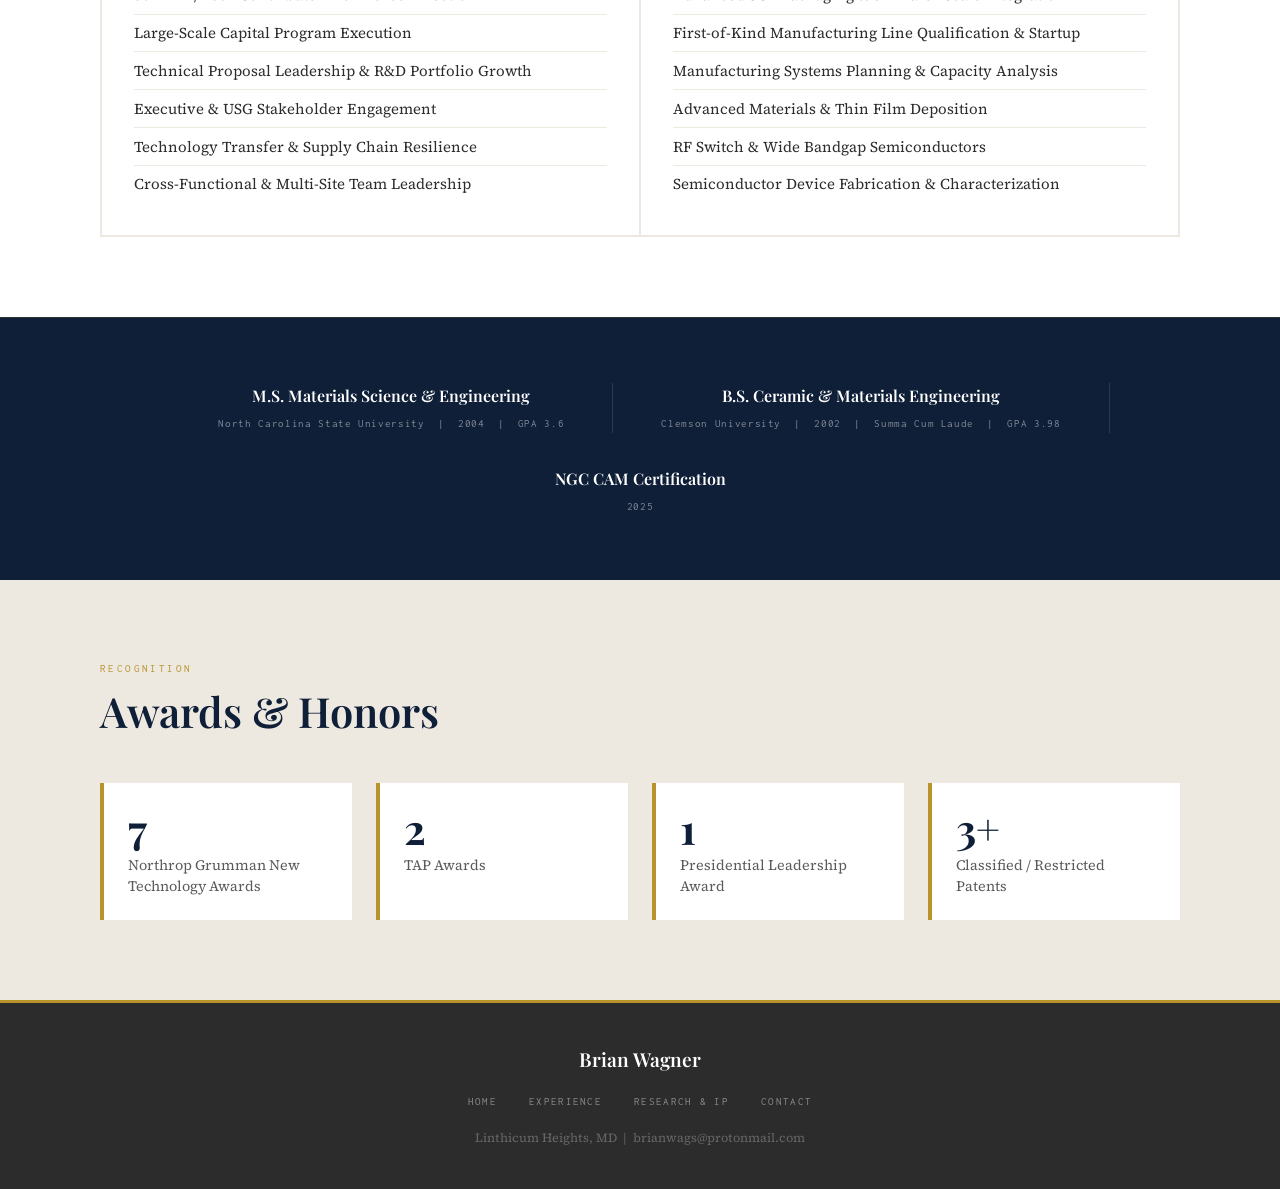
==== commit f27d79ce: "Add files via upload" ====
--- a/index.html
+++ b/index.html
@@ -37,7 +37,7 @@
       <h1 class="hero-name">Brian Wagner</h1>
       <p class="hero-org">Northrop Grumman Corporation — Mission Systems</p>
       <div class="hero-clearance">
-        <span class="clearance-badge">Active TS/SCI Full Scope + Poly</span>
+        <span class="clearance-badge">Active TS/SCI with Polygraph</span>
       </div>
       <p class="hero-summary">
         Twenty years building what others say can't be built. From world-record RF switch technology to the nation's premier 200mm superconducting fabrication line — delivering first-of-a-kind systems at the intersection of advanced materials, microelectronics, and national security.
